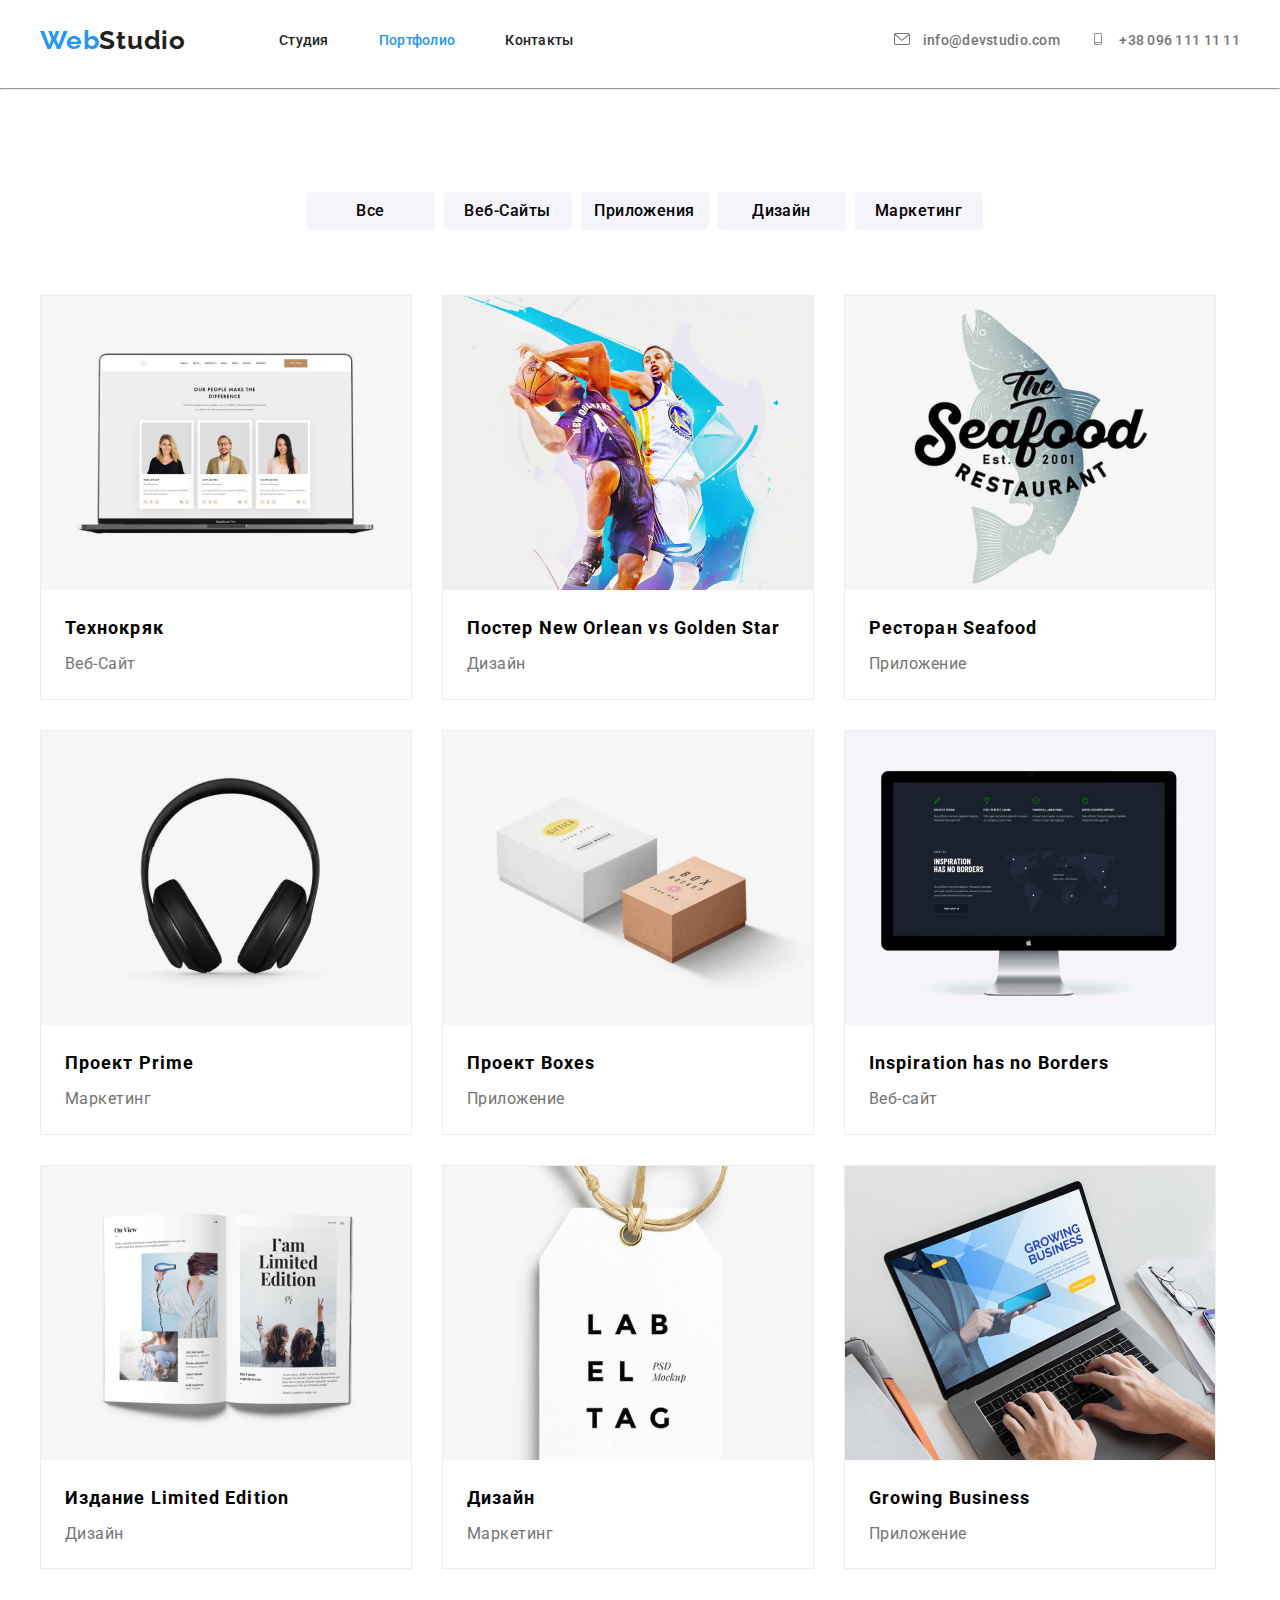
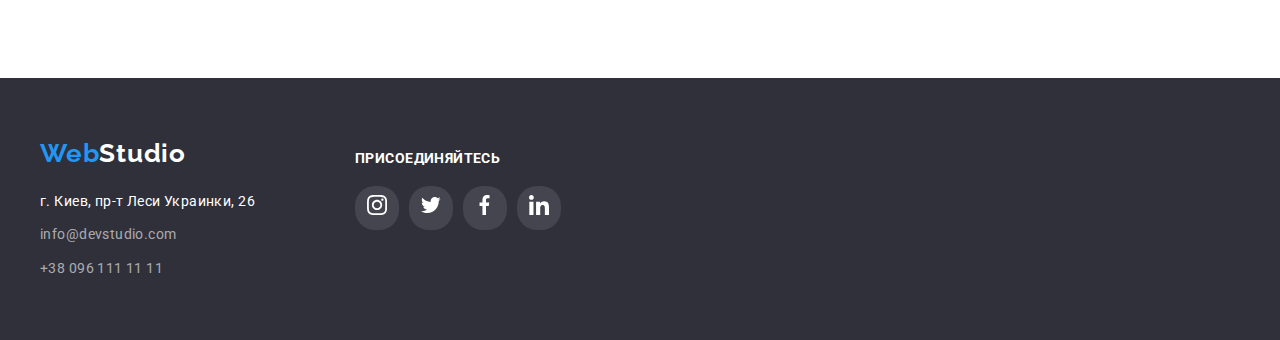
==== portfolio.html @ c3f34fca "d" ====
<!DOCTYPE html>
<html lang="en">
 
<head>
    <link rel="preconnect" href="https://fonts.googleapis.com">
    <link rel="preconnect" href="https://fonts.gstatic.com" crossorigin>
    <link href="https://fonts.googleapis.com/css2?family=Raleway:wght@700&family=Roboto:wght@400;500;700&display=swap" rel="stylesheet">
    <link rel="stylesheet" href="./css/style2.css">
    <link rel="stylesheet" href="./css/normalize.css">
    <meta charset="UTF-8">
    <meta http-equiv="X-UA-Compatible" content="IE=edge">
    <meta name="viewport" content="width=device-width, initial-scale=1.0">
    <title>WebStudio</title>
</head>



<body class="body"> 
    
    <div class="nav-container"> 
        <header class="header">
             <nav class="nav-menu">
                    <a class="logo" href=""><span class="span__logo">Web</span>Studio</a>
    
                    <ul class="nav-items">
                     <li> <a class="nav-link"  href="./index.html">Студия</a> </li>
                     <li> <a class="nav-link is-active"  href="./portfolio.html">Портфолио</a> </li>
                     <li> <a class="nav-link"  href="">Контакты</a> </li>
                    </ul>
                </nav>
                    <ul class="nav-adress">
                        <li class="nav-contacts">
                          <a class="contacts-item " href="mailto:info@devstudio.com"> 
                            <svg class="btn-mail"> 
                                <use href="./symbol-defs.svg#icon-envelope-1"> </use>
                            </svg> 
                            info@devstudio.com
                          
                          </a> 
                        </li>
                       
                    <li class="nav-contacts"> 
                      <a class="contacts-item " href="tel:+380961111111"">   
                        <svg class="btn-phone"> 
                          <use href="./symbol-defs.svg#icon-smartphone-1"> </use>
                      </svg> 
                      +38 096 111 11 11
                    </a> 
                    </li>  
                    </ul>
               
        </header>
    </div>
    <hr>


    
    <main class="main"> 
        
    <section class="button__section"> 

    <ul class="button-list">
        
                 
        <li> <button class="button__all" type="button">  Все </button> </li>
        <li> <button class="button__all" type="button">  Веб-Сайты  </button> </li>
        <li> <button class="button__all" type="button">  Приложения  </button> </li>
        <li> <button class="button__all" type="button">  Дизайн  </button> </li>
        <li> <button class="button__all" type="button">  Маркетинг  </button> </li>

    
    </ul>
</section class="cards-section"> 

        <div class="container"> 
        <ul class="list-content">
            <li class="content-cards"> 
            <a class="cards" href="">
                <img src="./images/1.jpg" alt="Технокряк" width="370" height="294">
                 
                    <h2 class="title-card"> Технокряк </h2>
                    <p class="card-description">Веб-Сайт</p>
        
            </a>
        </li>

        <li class="content-cards"> 
        <a class="cards" href="">
            <img src="./images/2.jpg" alt="Постер New Orlean vs Golden Star">

                <h2 class="title-card"> Постер New Orlean vs Golden Star </h2>
                <p class="card-description">Дизайн</p>
         
        </a>
    </li>

    <li class="content-cards"> 
        <a class="cards" href="">
            <img src="./images/3.jpg" alt="Seafood">
         
                <h2 class="title-card"> Ресторан Seafood </h2>
                <p class="card-description">Приложение</p>
  
        </a>
    </li>

    <li class="content-cards"> 
        <a class="cards" href="">
            <img src="./images/4.jpg" alt="Prime">
                <h2 class="title-card"> Проект Prime </h2>
                <p class="card-description">Маркетинг</p>
     
        </a>
    </li>

    <li class="content-cards"> 
        <a class="cards" href="">
            <img src="./images/5.jpg" alt="Boxes">
                <h2 class="title-card"> Проект Boxes </h2>
                <p class="card-description">Приложение</p>
            </a>
        </li>

        <li class="content-cards"> 
            <a class="cards" href="">
                <img src="./images/6.jpg" alt="Borders">
                    <h2 class="title-card"> Inspiration has no Borders </h2>
                    <p class="card-description">Веб-сайт</p>
                </a>
            </li>

            <li class="content-cards"> 
                <a class="cards" href="">
                    <img src="./images/7.jpg" alt="LE издание">
                        <h2 class="title-card"> Издание Limited Edition </h2>
                        <p class="card-description">Дизайн</p>
                    </a>
                </li>

                <li class="content-cards"> 
                    <a class="cards" href="">
                        <img src="./images/8.jpg" alt="Проект LAB">
                            <h2 class="title-card"> Дизайн </h2>
                            <p class="card-description">Маркетинг</p>
                        </a>
                    </li>

                    <li class="content-cards"> 
                        <a class="cards" href="">
                            <img src="./images/9.jpg" alt="Groiwng Bussines">
                                <h2 class="title-card"> Growing Business </h2>
                                <p class="card-description">Приложение</p>
                            </a>
                        </li>


                    </div>
    </ul>
</div>
</main>
    
<footer class="footer">
    <div class="footer-wrapper container"> 
 <div class="footer-section">

 <a class="footer__logo" href=""><span class="span__logo">Web</span>Studio</a>
 
 <address> 
 <ul>
 <li class="footer__items"> <a class="adress" href=" "> г. Киев, пр-т Леси Украинки, 26 </a> </li>
 <li class="footer__items">

     <a class="footer__contacts" href="mailto:info@devstudio.com">info@devstudio.com</a>

 </li>
 <li class="footer__items"> <a class="footer__contacts" href="tel:+380961111111"> +38 096 111 11 11 </a>
 </li>
</ul>
</div> 
</address>
<div class="icons-section"> 
<p class="icons-title"> ПРИСОЕДИНЯЙТЕСЬ </p>
<ul class="worker-icons">
<li class="icons-background">  
<a class="icons-item" href="">
<svg class="footer-icons">
 <use href="./symbol-defs.svg#icon-instagram-2"></use>
</svg>
</a>
</li>
<li class="icons-background"> 

<a class="icons-item" href="">
<svg class="footer-icons">
 <use href="./symbol-defs.svg#icon-Vector-2"></use>
</svg>
</a>
</li>
<li class="icons-background">

<a class="icons-item" href="">
<svg class="footer-icons">
 <use href="./symbol-defs.svg#icon-Vector-3"></use>
</svg>
</a>
</li>
<li class="icons-background"> 
<a class="icons-item" href="">
<svg class="footer-icons">
 <use href="./symbol-defs.svg#icon-linkedin-1"></use>
</svg>
</a>
</li>
</ul>
</div>
</div>
</div>
</footer>
    </body>

</html>
---- css/style2.css ----
:root {
    --primary-text-color:#212121;
    --title-text-color:#FFFFFF;
    --accent-text-color:#2196F3;
    --contacts-text-color:#757575;
    --primary-background-color:
    #2F303A;
}
 
 
.body {
   background-color: #ffffff;

   font-family: 'Oleo Script', cursive;
   font-family: 'Raleway', sans-serif;
   font-family: 'Roboto', sans-serif;
}   

.header {
   display: flex;
   justify-content: space-between;
   align-items: center;
}

  .container {
   margin-left: auto;
   margin-right: auto;
   width: 1200;

}

.nav-container {
   margin-left: auto;
   margin-right: auto;
   width: 1200px;
}

.nav-menu {
   display: flex;
   /* justify-content: space-between; */
   align-items: center;
}

.nav-items {
   display: flex;
 }

.nav-items:last-child {
   margin-right: 0px;
}
   
.span__logo {
   color: var(--accent-text-color);
}

.logo { 
   margin-right: 93px;
   color: var(--primary-text-color);

   font-family: 'Raleway';
   font-style: normal;
   font-weight: 700;
   font-size: 26px;
   line-height: 31px;
   text-decoration: none;

   letter-spacing: 0.03em;
}

.nav-link {
   margin-right: 50px;
} 

.nav-link {
   display: block;
   padding-top: 32px;
   padding-bottom: 32px;
   
  
   font-family: 'Roboto';
   font-style: normal;
   font-weight: 500;
   font-size: 14px;
   line-height: 16px;
   letter-spacing: 0.02em;
   text-decoration: none;

   color: var(--primary-text-color);   
}


.nav-link:hover {
   color: var(--accent-text-color)
}


.is-active {                
   color: var(--accent-text-color);
}

.nav-adress {
   display: flex;
   margin-left: auto;
   
}


.nav-contacts {
   margin-left: px;
}

.nav-contacts:first-child {
   margin-left: 0px;
}

.contacts.item:not(:last-child) {
 margin-right: 50px;
}


.btn-mail {
   width: 16px;
   height: 12px;
   cursor: pointer;
   fill: #757575;
   margin-right: 10px;
}


.btn-phone {
   width: 16px;
   height: 12px;
   cursor: pointer;
   fill: #757575;
   margin-right: 10px;
   margin-left: 30px;
}

.nav-contacts:hover .btn-phone {
  fill: #2196F3;
}

.btn-phone:hover {
   fill: #2196F3;
}   


.contacts-item {

   text-decoration: none;
   font-family: 'Roboto';
   font-style: normal;
   font-weight: 500;
   font-size: 14px;
   line-height: 16px;
   letter-spacing: 0.02em;
   
   color: var(--contacts-text-color);
}


.contacts-item:hover {
   color: var(--accent-text-color);
}

.contacts-item:hover .btn-mail {
   fill: var(--accent-text-color);
}


 .footer__logo {

    font-family: 'Raleway';
    font-style: normal;
    font-weight: 700;
    font-size: 26px;
    line-height: 31px;
    text-decoration: none;

    letter-spacing: 0.03em;
   color: var(--title-text-color);
 }

.container { 
    margin-left: auto;
    margin-right: auto;
    width: 1200px;
}


.button__section {
   justify-content: center;
   padding-top: 94px;
   margin-bottom: 50px;
}

.button-list {
   display: flex;
     
   justify-content: center;
   padding-top: 94px;
   margin-bottom: 50px
  
}

 .button__all {
   margin-left: 9px;
   height: 38px;
   width: 128px;
   border-radius: 4px;
   border: 0;

    font-family: 'Roboto';
    font-weight: 500;
    font-size: 16px;
    line-height: 26px;
    background: #F5F4FA;;
    
   
    letter-spacing: 0.03em;
    
    border-radius: 4px;
 }


 
 .button__all:hover,
 .button__all:focus {

   background-color: var(--accent-text-color);
   color: var(--title-text-color);  
 }
 
.container {
   Width: 1200px;
   margin-left:auto;
   margin-right:auto;

}

.main {
   padding-bottom: 94px
}

 .list-content {
   padding-top: ;
   display: flex;
   flex-wrap: wrap;
   flex-basis: calc(100% / 3 - 20px);

 }

.content-cards {
  
  margin-right: 30px;
  margin-top: 15px;
  margin-bottom: 15px;
  border: 1px solid #eeeeee;
  
   
}


.footer {
   -top: 94px;
}

.content-cards:nth-child(3n) {
      margin-right: 0px;
      }

 .cards {  

   
   box-sizing: border-box;

   width: 370px;
   background: #FFFFFF;
   
}

.title-card {
   padding-left: 24px;
   padding-top: 20px;

   font-family: 'Roboto';
   font-weight: 700;
   font-size: 18px;
   line-height: 2;
   letter-spacing: 0.06em;
}

.card-description {
  font-weight: 400;
  font-size: 16px;
  line-height: 1.8;
  letter-spacing: 0.03em;
  color: #757575;
  
  padding-top: 4px;
  margin-left: 24px;
  padding-bottom: 20px;
}

.contacts__footer:hover {
   color:var(--accent-text-color);
}

.list-content:nth-child(3n) {
   margin-right: 0px;
 }
 .list-content:nth-last-child(-n + 3) {
   margin-bottom: 0px;
 }
 .list-content:nth-child(-n + 3) {
   margin-top: 0px;
 }

 .contacts__footer:hover {
   color:var(--accent-text-color);
}

.ft-container {
   margin-left: auto;
   margin-right: auto;
   width: 1200px;
   
}

.icons-title {
   font-family: 'Roboto';
   font-weight: 700;
   font-size: 14px;
   line-height: 16px;
   letter-spacing: 0.03em;
   color: #FFFFFF;
   padding-bottom: 20px;
}

.footer-icons {
   width: 20px;
   height: 20px;
   fill: white;
}

.footer__logo {
  
   display: inline-block;
   padding-bottom: 20px;
   padding-top: 60px;

   font-family: 'Raleway';
   font-style: normal;
   font-weight: 700;
   font-size: 26px;
   line-height: 1.19;
   letter-spacing: 0.03em;
 
   color: var(--title-text-color);
}

.footer__contacts {
   padding-bottom: 60px; 
 
   font-style: normal;
   font-weight: 400;
   font-size: 14px;
   line-height: 1.71;
   letter-spacing: 0.03em;
   color: rgba(255, 255, 255, 0.6);
  
}
.footer-icons {
   width: 20px;
   height: 20px;
   fill: white;
}
.icons-title {
   font-family: 'Roboto';
   font-weight: 700;
   font-size: 14px;
   line-height: 16px;
   letter-spacing: 0.03em;
   color: #FFFFFF;
   padding-bottom: 20px;
}

.footer {
   background-color: var(--primary-background-color);
   padding-bottom: 10px;
   
}

.footer__logo {
  
   display: inline-block;
   
   padding-top: 60px;

   font-family: 'Raleway';
   font-style: normal;
   font-weight: 700;
   font-size: 26px;
   line-height: 1.19;
   letter-spacing: 0.03em;
 
   color: var(--title-text-color);
}

.footer__contacts {
   padding-bottom: 60px; 
 
   font-style: normal;
   font-weight: 400;
   font-size: 14px;
   line-height: 1.71;
   letter-spacing: 0.03em;
   color: rgba(255, 255, 255, 0.6);
  
}

.footer__items {
   
   padding-bottom: 9px;

   font-family: 'Roboto';
   font-style: normal;
   font-weight: 400;
   font-size: 14px;
   line-height: 24px;
   text-decoration: none;
   
   letter-spacing: 0.03em;
   color: rgba(255, 255, 255, 0.6);
   
   
}

.adress {

   font-family: 'Roboto';
   font-style: normal;
   font-weight: 400;
   font-size: 14px;
   line-height: 24px;
   letter-spacing: 0.03em;

   color: var(--title-text-color);

}
.footer__contacts:hover {
   color: var(--accent-text-color);
}



.icons-section {
   padding-top: 72px;
   margin-left: 100px;
}



.footer-wrapper {
   display: flex;
   
   height: 252px;
   
   
}



.icons-background {
   background: rgba(255, 255, 255, 0.1);
   border-radius: 20px;
   width: 44px;
   height: 44px;
   margin-right: 10px; 
   display: flex;
   justify-content: center;
   align-items: center;
   cursor: pointer;
}
.icons-background:hover {
   background-color: #2196F3;
}

.icons-background:hover .card-icon {
   fill: white;
}

.card-icon {
   fill: #AFB1B8;
   width: 20px;
   height: 20px;
}

.worker-icons {
   display: flex;
}
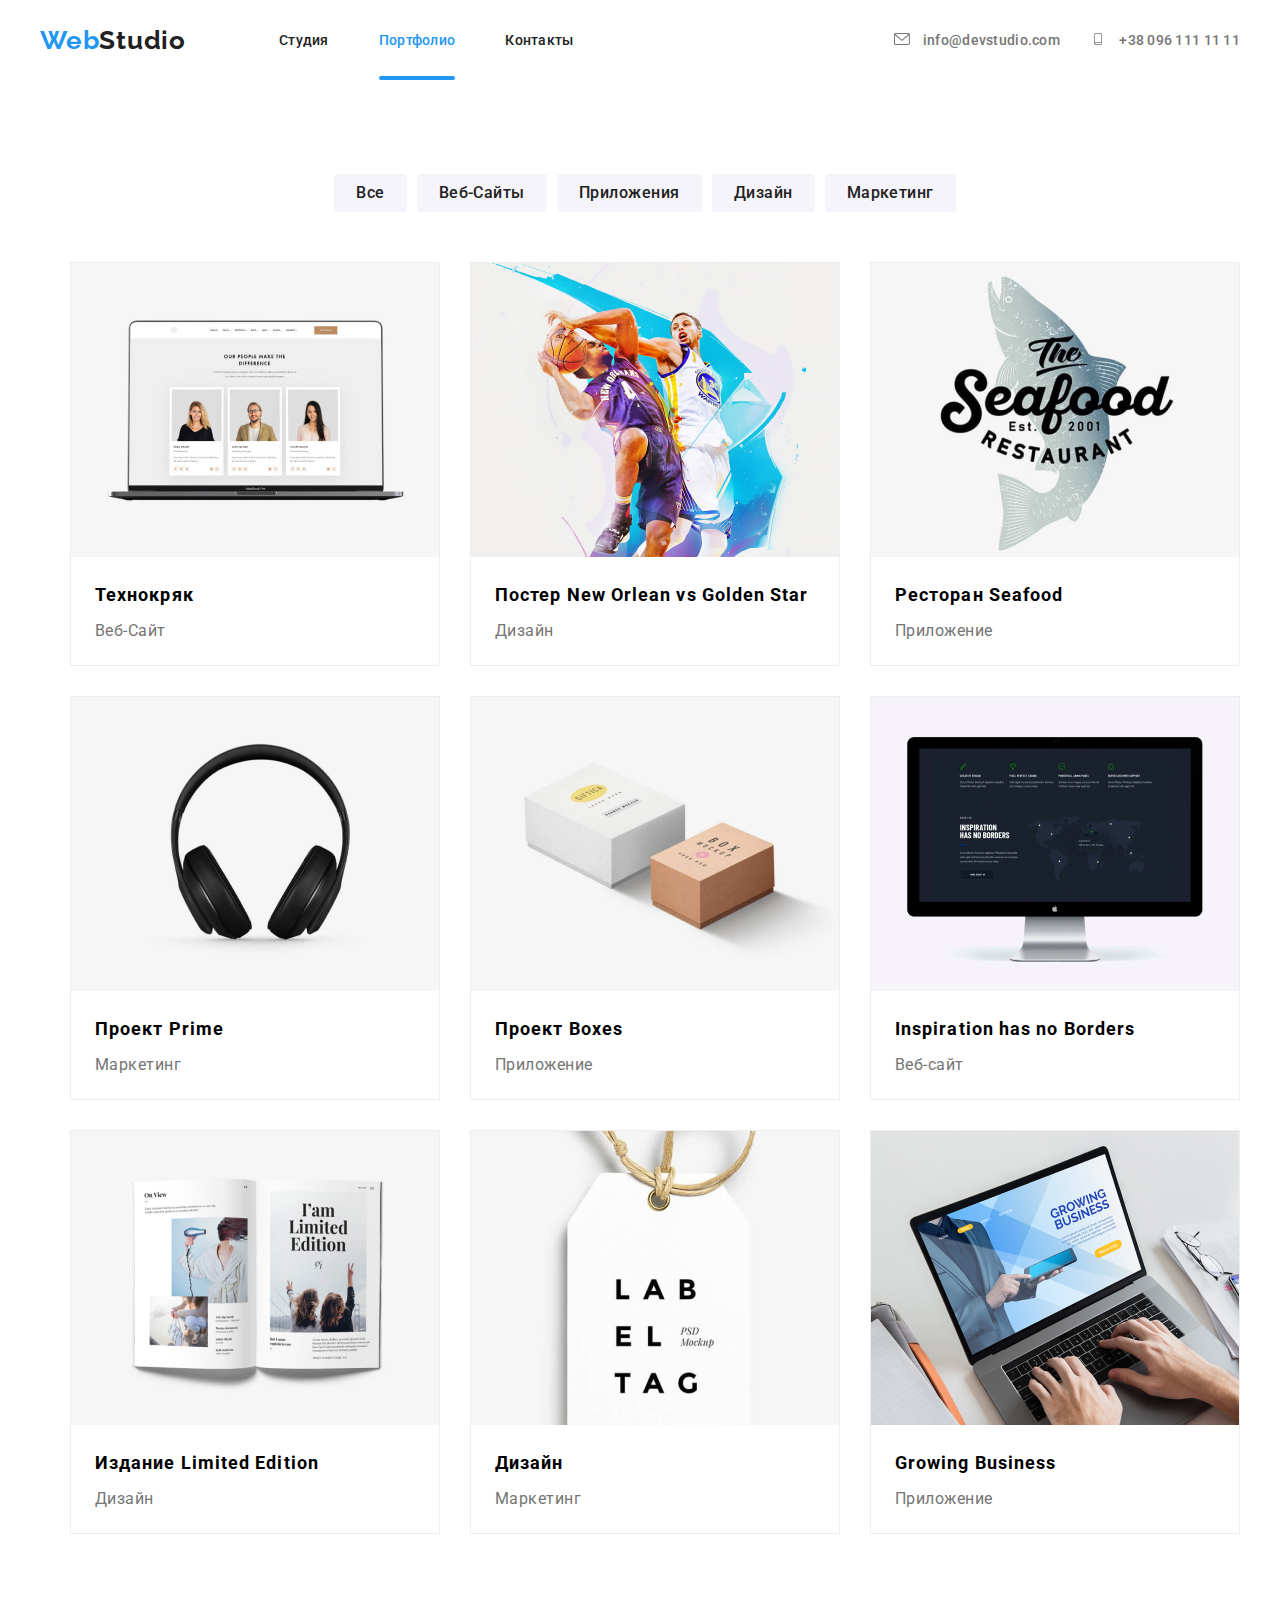
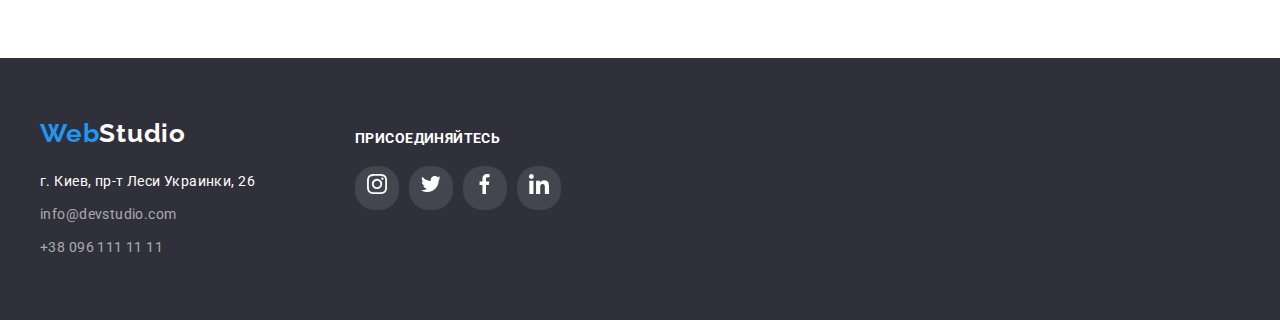
==== commit aa17b721: "goit-markup-hw-05" ====
--- a/portfolio.html
+++ b/portfolio.html
@@ -51,7 +51,7 @@
                
         </header>
     </div>
-    <hr>
+    
 
 
     
@@ -74,39 +74,70 @@
 
         <div class="container"> 
         <ul class="list-content">
-            <li class="content-cards"> 
+            <li class="content-cards">
+                
             <a class="cards" href="">
-                <img src="./images/1.jpg" alt="Технокряк" width="370" height="294">
-                 
+                <div class="card-group"> 
+                <img class="cards-images" src="./images/1.jpg" alt="Технокряк" width="370" height="294">
+                <div class="overlay"> <p class="overlay-text"> 
+                    Ресурс предлагает комплексные предложения с разным уровнем функционала и сервисов. Все это позволит посетителю получить исчерпывающие сведения о компании или частном лице. 
+                </p>
+             </div>
+            </div>
+            <div class="card-base"> 
                     <h2 class="title-card"> Технокряк </h2>
                     <p class="card-description">Веб-Сайт</p>
+                </div>
         
             </a>
         </li>
 
         <li class="content-cards"> 
         <a class="cards" href="">
+            <div class="card-group"> 
             <img src="./images/2.jpg" alt="Постер New Orlean vs Golden Star">
+            <div class="overlay"> <p class="overlay-text"> 
+                Ресурс предлагает комплексные предложения с разным уровнем функционала и сервисов. Все это позволит посетителю получить исчерпывающие сведения о компании или частном лице. 
+            </p>
+         </div>
+        </div>
+        <div class="card-base"> 
 
                 <h2 class="title-card"> Постер New Orlean vs Golden Star </h2>
                 <p class="card-description">Дизайн</p>
+            </div>
          
         </a>
     </li>
 
     <li class="content-cards"> 
         <a class="cards" href="">
+            <div class="card-group"> 
             <img src="./images/3.jpg" alt="Seafood">
+            <div class="overlay"> <p class="overlay-text"> 
+                Ресурс предлагает комплексные предложения с разным уровнем функционала и сервисов. Все это позволит посетителю получить исчерпывающие сведения о компании или частном лице. 
+            </p>
+         </div>
+        </div>
+        <div class="card-base"> 
          
                 <h2 class="title-card"> Ресторан Seafood </h2>
                 <p class="card-description">Приложение</p>
+            </div>
   
         </a>
     </li>
 
     <li class="content-cards"> 
         <a class="cards" href="">
+            <div class="card-group"> 
             <img src="./images/4.jpg" alt="Prime">
+            <div class="overlay"> <p class="overlay-text"> 
+                Ресурс предлагает комплексные предложения с разным уровнем функционала и сервисов. Все это позволит посетителю получить исчерпывающие сведения о компании или частном лице. 
+            </p>
+         </div>
+        </div>
+        <div class="card-base"> 
                 <h2 class="title-card"> Проект Prime </h2>
                 <p class="card-description">Маркетинг</p>
      
@@ -115,7 +146,14 @@
 
     <li class="content-cards"> 
         <a class="cards" href="">
+            <div class="card-group"> 
             <img src="./images/5.jpg" alt="Boxes">
+            <div class="overlay"> <p class="overlay-text"> 
+                Ресурс предлагает комплексные предложения с разным уровнем функционала и сервисов. Все это позволит посетителю получить исчерпывающие сведения о компании или частном лице. 
+            </p>
+         </div>
+        </div>
+        <div class="card-base"> 
                 <h2 class="title-card"> Проект Boxes </h2>
                 <p class="card-description">Приложение</p>
             </a>
@@ -123,7 +161,14 @@
 
         <li class="content-cards"> 
             <a class="cards" href="">
+                <div class="card-group"> 
                 <img src="./images/6.jpg" alt="Borders">
+                <div class="overlay"> <p class="overlay-text"> 
+                    Ресурс предлагает комплексные предложения с разным уровнем функционала и сервисов. Все это позволит посетителю получить исчерпывающие сведения о компании или частном лице. 
+                </p>
+             </div>
+            </div>
+            <div class="card-base"> 
                     <h2 class="title-card"> Inspiration has no Borders </h2>
                     <p class="card-description">Веб-сайт</p>
                 </a>
@@ -131,7 +176,14 @@
 
             <li class="content-cards"> 
                 <a class="cards" href="">
+                    <div class="card-group"> 
                     <img src="./images/7.jpg" alt="LE издание">
+                    <div class="overlay"> <p class="overlay-text"> 
+                        Ресурс предлагает комплексные предложения с разным уровнем функционала и сервисов. Все это позволит посетителю получить исчерпывающие сведения о компании или частном лице. 
+                    </p>
+                 </div>
+                </div>
+                <div class="card-base"> 
                         <h2 class="title-card"> Издание Limited Edition </h2>
                         <p class="card-description">Дизайн</p>
                     </a>
@@ -139,7 +191,14 @@
 
                 <li class="content-cards"> 
                     <a class="cards" href="">
+                        <div class="card-group"> 
                         <img src="./images/8.jpg" alt="Проект LAB">
+                        <div class="overlay"> <p class="overlay-text"> 
+                            Ресурс предлагает комплексные предложения с разным уровнем функционала и сервисов. Все это позволит посетителю получить исчерпывающие сведения о компании или частном лице. 
+                        </p>
+                     </div>
+                    </div>
+                    <div class="card-base"> 
                             <h2 class="title-card"> Дизайн </h2>
                             <p class="card-description">Маркетинг</p>
                         </a>
@@ -147,7 +206,14 @@
 
                     <li class="content-cards"> 
                         <a class="cards" href="">
+                            <div class="card-group"> 
                             <img src="./images/9.jpg" alt="Groiwng Bussines">
+                            <div class="overlay"> <p class="overlay-text"> 
+                                Ресурс предлагает комплексные предложения с разным уровнем функционала и сервисов. Все это позволит посетителю получить исчерпывающие сведения о компании или частном лице. 
+                            </p>
+                         </div>
+                        </div>
+                        <div class="card-base"> 
                                 <h2 class="title-card"> Growing Business </h2>
                                 <p class="card-description">Приложение</p>
                             </a>
@@ -216,6 +282,7 @@
 </div>
 </div>
 </footer>
+<script src="/js/modal.js"></script>
     </body>
 
 </html> --- a/css/style2.css
+++ b/css/style2.css
@@ -72,6 +72,7 @@
 } 
 
 .nav-link {
+   position: relative;
    display: block;
    padding-top: 32px;
    padding-bottom: 32px;
@@ -85,18 +86,23 @@
    letter-spacing: 0.02em;
    text-decoration: none;
 
-   color: var(--primary-text-color);   
-}
-
-
-.nav-link:hover {
-   color: var(--accent-text-color)
-}
-
-
-.is-active {                
+   color: var(--primary-text-color);  
+}
+
+.is-active::before {
+   position: absolute;
+   width: 100%;
+   height: 4px;
+   bottom: 0;
+   border-radius: 2px;
+   content: '';
+
+   background-color: var(--accent-text-color);
+}
+
+ .is-active {
    color: var(--accent-text-color);
-}
+ }
 
 .nav-adress {
    display: flex;
@@ -204,31 +210,34 @@
 }
 
  .button__all {
-   margin-left: 9px;
-   height: 38px;
-   width: 128px;
+   font-family: "Roboto";
+   font-weight: 500;
+   font-size: 16px;
+   line-height: 1.6;
+   text-align: center;
+   letter-spacing: 0.03em;
+   color: #212121;
+   background-color: #f5f4fa;
+   padding: 6px 22px;
    border-radius: 4px;
-   border: 0;
-
-    font-family: 'Roboto';
-    font-weight: 500;
-    font-size: 16px;
-    line-height: 26px;
-    background: #F5F4FA;;
-    
-   
-    letter-spacing: 0.03em;
-    
-    border-radius: 4px;
- }
-
-
+   margin-left: 10px;
+ }
+
+.button__all:hover {
+   color: #ffffff;
+   background-color: #2196f3;
+   border-radius: 4px;
+   cursor: pointer;
+   transition-duration: 200ms;
+   box-shadow: 0px 3px 1px rgba(0, 0, 0, 0.1), 0px 1px 2px rgba(0, 0, 0, 0.08), 0px 2px 2px rgba(0, 0, 0, 0.12);
+}
  
  .button__all:hover,
  .button__all:focus {
 
    background-color: var(--accent-text-color);
    color: var(--title-text-color);  
+   box-shadow: 0px 3px 1px rgba(0, 0, 0, 0.1), 0px 1px 2px rgba(0, 0, 0, 0.08), 0px 2px 2px rgba(0, 0, 0, 0.12);
  }
  
 .container {
@@ -251,15 +260,16 @@
  }
 
 .content-cards {
-  
-  margin-right: 30px;
-  margin-top: 15px;
-  margin-bottom: 15px;
-  border: 1px solid #eeeeee;
-  
-   
-}
-
+   margin-left: 30px;
+   margin-bottom: 30px;
+   border: 1px solid #eeeeee;
+   width: 370px;
+   height: 404px;
+}
+
+.content-cards:hover {
+   box-shadow: 0px 1px 1px rgba(0, 0, 0, 0.12), 0px 4px 4px rgba(0, 0, 0, 0.06), 1px 4px 6px rgba(0, 0, 0, 0.16);
+}
 
 .footer {
    -top: 94px;
@@ -267,16 +277,50 @@
 
 .content-cards:nth-child(3n) {
       margin-right: 0px;
-      }
+   }
 
  .cards {  
-
-   
    box-sizing: border-box;
 
    width: 370px;
-   background: #FFFFFF;
-   
+   background: #FFFFFF;   
+}
+
+.card-group {
+   position: relative;
+   overflow: hidden;
+}
+
+.cards:hover .overlay {
+   transform: translateY(-100%);
+}
+
+.overlay { 
+   position: absolute;
+   width: 100%;
+   background: rgba(33, 150, 243, 0.9);
+   color: var(--title-color);
+   transform: translateY(0%);
+   transition: transform 250ms cubic-bezier(0.4, 0, 0.2, 1);
+}
+
+.overlay-text {
+   padding-top: 63px;
+   padding-bottom: 63px;
+   padding-left: 24px;
+   padding-right: 24px;
+
+   font-family: 'Roboto';
+   font-style: normal;
+   font-weight: 400;
+   font-size: 18px;
+   line-height: 1.56;
+   letter-spacing: 0.03em;
+   height: 100%;
+
+   letter-spacing: 0.03em;
+
+   color: #FFFFFF;
 }
 
 .title-card {
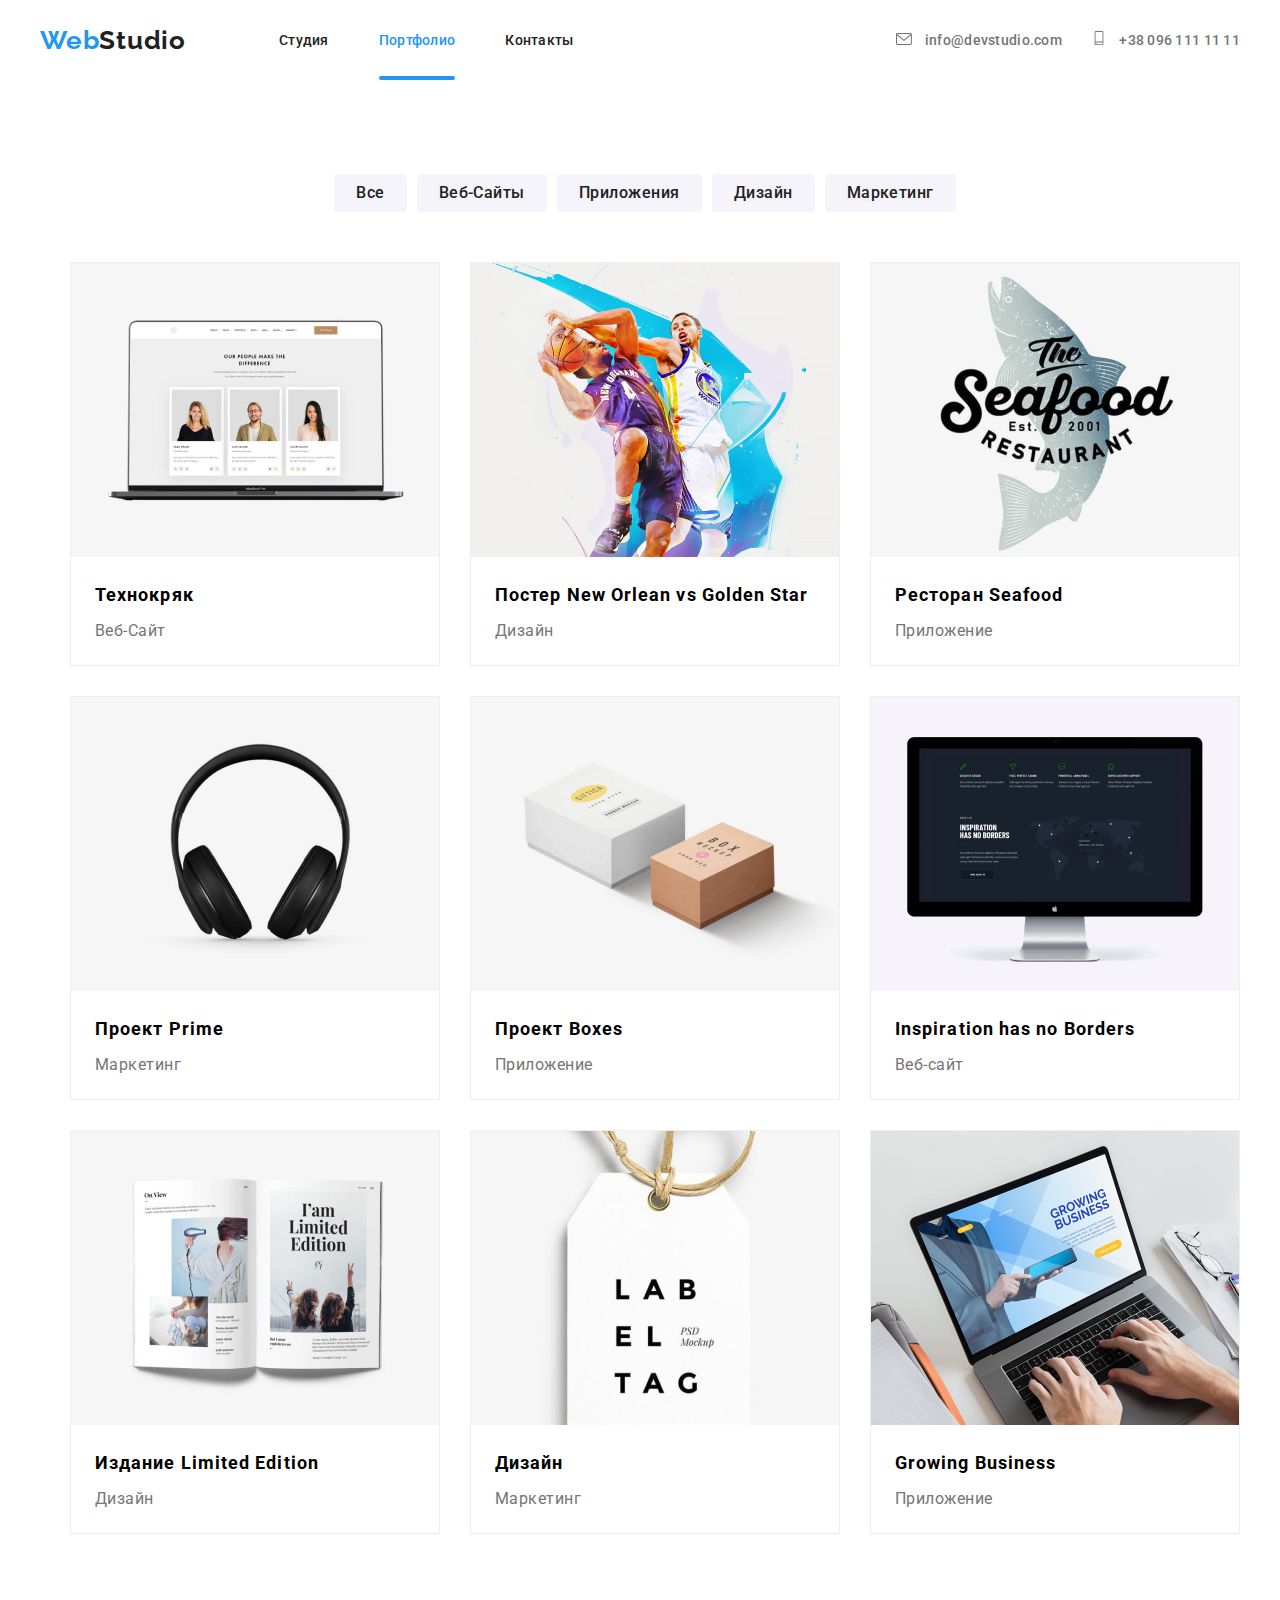
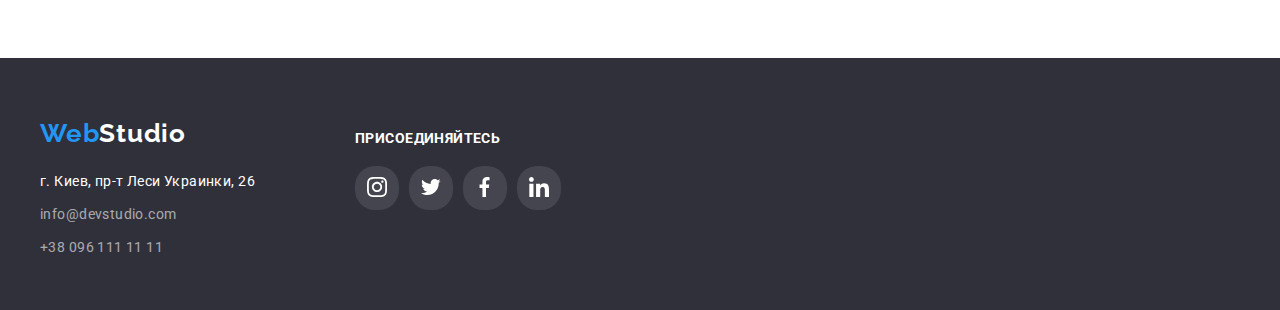
==== commit fd6eb538: "goit 05 fix mistakes" ====
--- a/portfolio.html
+++ b/portfolio.html
@@ -23,9 +23,9 @@
                     <a class="logo" href=""><span class="span__logo">Web</span>Studio</a>
     
                     <ul class="nav-items">
-                     <li> <a class="nav-link"  href="./index.html">Студия</a> </li>
-                     <li> <a class="nav-link is-active"  href="./portfolio.html">Портфолио</a> </li>
-                     <li> <a class="nav-link"  href="">Контакты</a> </li>
+                     <li class="nav-item"> <a class="nav-link"  href="./index.html">Студия</a> </li>
+                     <li class="nav-item"> <a class="nav-link is-active"  href="./portfolio.html">Портфолио</a> </li>
+                     <li class="nav-item"> <a class="nav-link"  href="">Контакты</a> </li>
                     </ul>
                 </nav>
                     <ul class="nav-adress">
@@ -140,6 +140,7 @@
         <div class="card-base"> 
                 <h2 class="title-card"> Проект Prime </h2>
                 <p class="card-description">Маркетинг</p>
+                </div>
      
         </a>
     </li>
@@ -156,6 +157,7 @@
         <div class="card-base"> 
                 <h2 class="title-card"> Проект Boxes </h2>
                 <p class="card-description">Приложение</p>
+            </div>
             </a>
         </li>
 
@@ -171,6 +173,7 @@
             <div class="card-base"> 
                     <h2 class="title-card"> Inspiration has no Borders </h2>
                     <p class="card-description">Веб-сайт</p>
+                </div>
                 </a>
             </li>
 
@@ -186,6 +189,7 @@
                 <div class="card-base"> 
                         <h2 class="title-card"> Издание Limited Edition </h2>
                         <p class="card-description">Дизайн</p>
+                    </div>
                     </a>
                 </li>
 
@@ -201,6 +205,7 @@
                     <div class="card-base"> 
                             <h2 class="title-card"> Дизайн </h2>
                             <p class="card-description">Маркетинг</p>
+                        </div>
                         </a>
                     </li>
 
@@ -216,6 +221,7 @@
                         <div class="card-base"> 
                                 <h2 class="title-card"> Growing Business </h2>
                                 <p class="card-description">Приложение</p>
+                            </div>
                             </a>
                         </li>
 
--- a/css/style2.css
+++ b/css/style2.css
@@ -39,6 +39,7 @@
    display: flex;
    /* justify-content: space-between; */
    align-items: center;
+
 }
 
 .nav-items {
@@ -49,6 +50,14 @@
    margin-right: 0px;
 }
    
+.nav-item {
+   margin-right: 50px;
+}
+
+.nav-item:last-child {
+   margin-right: 0px;
+}
+
 .span__logo {
    color: var(--accent-text-color);
 }
@@ -67,9 +76,6 @@
    letter-spacing: 0.03em;
 }
 
-.nav-link {
-   margin-right: 50px;
-} 
 
 .nav-link {
    position: relative;
@@ -77,7 +83,7 @@
    padding-top: 32px;
    padding-bottom: 32px;
    
-  
+
    font-family: 'Roboto';
    font-style: normal;
    font-weight: 500;
@@ -87,22 +93,52 @@
    text-decoration: none;
 
    color: var(--primary-text-color);  
+   transition: color 250ms cubic-bezier(0.4, 0, 0.2, 1);
+}
+
+.nav-link:hover {
+   color: var(--accent-text-color);
 }
 
 .is-active::before {
+   position: absolute;
+   content: '';
+
+   width: 100%;
+   height: 4px;
+   background-color: var(--accent-text-color);
+   bottom: 0;
+   border-radius: 2px;
+}
+
+.nav-link::after {
+   content: '';
+   
    position: absolute;
    width: 100%;
    height: 4px;
+   background-color: var(--accent-text-color);
    bottom: 0;
+   display: block;
    border-radius: 2px;
-   content: '';
-
-   background-color: var(--accent-text-color);
-}
-
- .is-active {
+   transform: scaleX(0);
+   transition: 250ms cubic-bezier(0.4, 0, 0.2, 1);
+}
+
+.nav-link:hover::after {
+   transform: scaleX(1);
+}
+
+.is-active:hover,
+.is-active:focus {
+ color: var(--accent-text-color);
+}
+
+
+
+.is-active {
    color: var(--accent-text-color);
- }
+}
 
 .nav-adress {
    display: flex;
@@ -110,18 +146,6 @@
    
 }
 
-
-.nav-contacts {
-   margin-left: px;
-}
-
-.nav-contacts:first-child {
-   margin-left: 0px;
-}
-
-.contacts.item:not(:last-child) {
- margin-right: 50px;
-}
 
 
 .btn-mail {
@@ -130,48 +154,49 @@
    cursor: pointer;
    fill: #757575;
    margin-right: 10px;
+   
 }
 
 
 .btn-phone {
-   width: 16px;
-   height: 12px;
+   width: 14px;
+   height: 14px;
    cursor: pointer;
    fill: #757575;
    margin-right: 10px;
-   margin-left: 30px;
+}
+
+.contacts-item {
+   text-decoration: none;
+   font-family: 'Roboto';
+   font-style: normal;
+   font-weight: 500;
+   font-size: 14px;
+   line-height: 16px;
+   letter-spacing: 0.02em;
+   
+   color: var(--contacts-text-color);
+   
+}
+
+.nav-contacts:first-child {
+   margin-right: 30px;
 }
 
 .nav-contacts:hover .btn-phone {
   fill: #2196F3;
-}
-
-.btn-phone:hover {
-   fill: #2196F3;
-}   
-
-
-.contacts-item {
-
-   text-decoration: none;
-   font-family: 'Roboto';
-   font-style: normal;
-   font-weight: 500;
-   font-size: 14px;
-   line-height: 16px;
-   letter-spacing: 0.02em;
-   
-   color: var(--contacts-text-color);
-}
-
+  
+}
 
 .contacts-item:hover {
    color: var(--accent-text-color);
+   
 }
 
 .contacts-item:hover .btn-mail {
    fill: var(--accent-text-color);
 }
+
 
 
  .footer__logo {
@@ -299,7 +324,7 @@
    position: absolute;
    width: 100%;
    background: rgba(33, 150, 243, 0.9);
-   color: var(--title-color);
+   color: var(--title-text-color);
    transform: translateY(0%);
    transition: transform 250ms cubic-bezier(0.4, 0, 0.2, 1);
 }
@@ -378,7 +403,7 @@
    line-height: 16px;
    letter-spacing: 0.03em;
    color: #FFFFFF;
-   padding-bottom: 20px;
+   margin-bottom: 20px;
 }
 
 .footer-icons {
@@ -390,8 +415,8 @@
 .footer__logo {
   
    display: inline-block;
-   padding-bottom: 20px;
-   padding-top: 60px;
+   margin-bottom: 20px;
+   margin-top: 60px;
 
    font-family: 'Raleway';
    font-style: normal;
@@ -404,7 +429,7 @@
 }
 
 .footer__contacts {
-   padding-bottom: 60px; 
+   
  
    font-style: normal;
    font-weight: 400;
@@ -414,11 +439,13 @@
    color: rgba(255, 255, 255, 0.6);
   
 }
+
 .footer-icons {
    width: 20px;
    height: 20px;
    fill: white;
 }
+
 .icons-title {
    font-family: 'Roboto';
    font-weight: 700;
@@ -426,46 +453,18 @@
    line-height: 16px;
    letter-spacing: 0.03em;
    color: #FFFFFF;
-   padding-bottom: 20px;
+   margin-bottom: 20px;
 }
 
 .footer {
    background-color: var(--primary-background-color);
-   padding-bottom: 10px;
-   
-}
-
-.footer__logo {
-  
-   display: inline-block;
-   
-   padding-top: 60px;
-
-   font-family: 'Raleway';
-   font-style: normal;
-   font-weight: 700;
-   font-size: 26px;
-   line-height: 1.19;
-   letter-spacing: 0.03em;
- 
-   color: var(--title-text-color);
-}
-
-.footer__contacts {
-   padding-bottom: 60px; 
- 
-   font-style: normal;
-   font-weight: 400;
-   font-size: 14px;
-   line-height: 1.71;
-   letter-spacing: 0.03em;
-   color: rgba(255, 255, 255, 0.6);
-  
-}
+   
+}
+
 
 .footer__items {
    
-   padding-bottom: 9px;
+   margin-bottom: 9px;
 
    font-family: 'Roboto';
    font-style: normal;
@@ -507,11 +506,11 @@
 
 .footer-wrapper {
    display: flex;
-   
    height: 252px;
    
    
 }
+
 
 
 
@@ -521,11 +520,18 @@
    width: 44px;
    height: 44px;
    margin-right: 10px; 
+   padding-top: 5px;
    display: flex;
    justify-content: center;
    align-items: center;
    cursor: pointer;
-}
+   transition: 250ms cubic-bezier(0.4, 0, 0.2, 1); 
+}
+
+.icons-background:last-child {
+   margin-right: 0px;
+}
+
 .icons-background:hover {
    background-color: #2196F3;
 }
